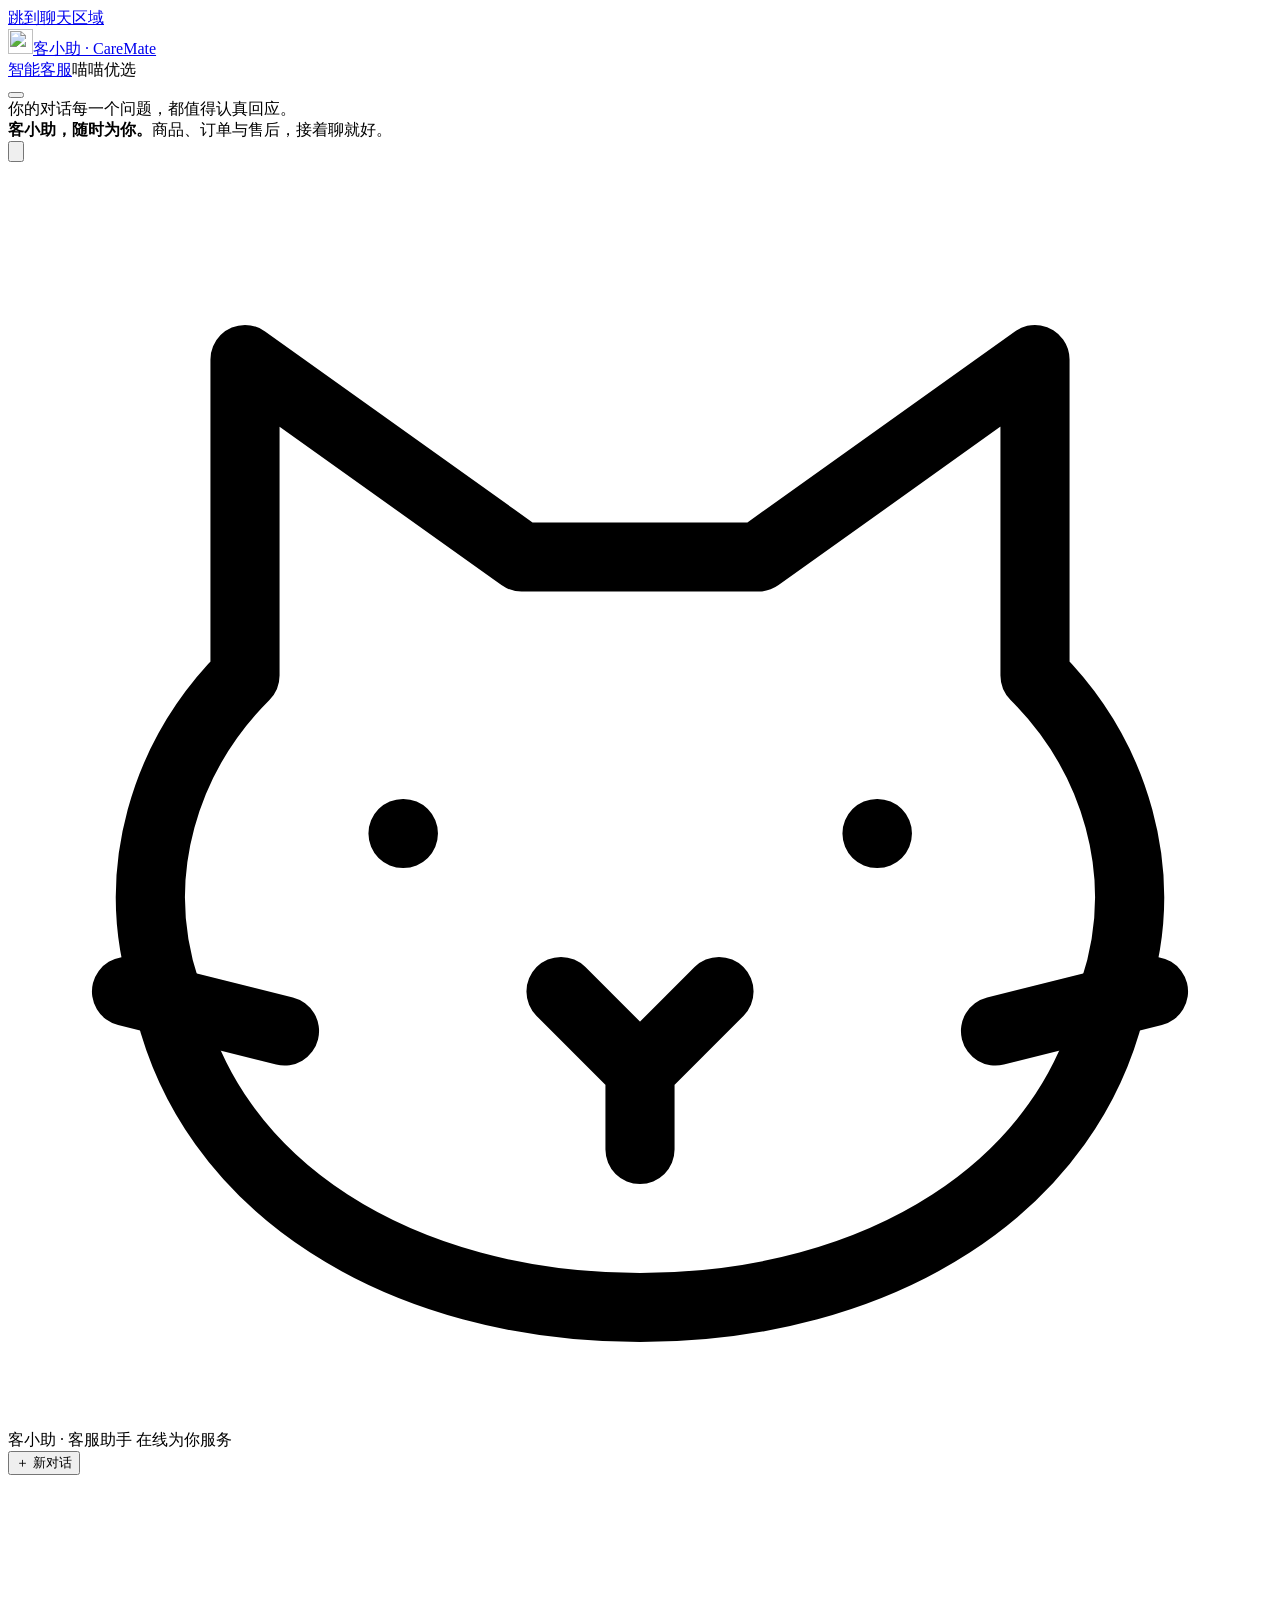
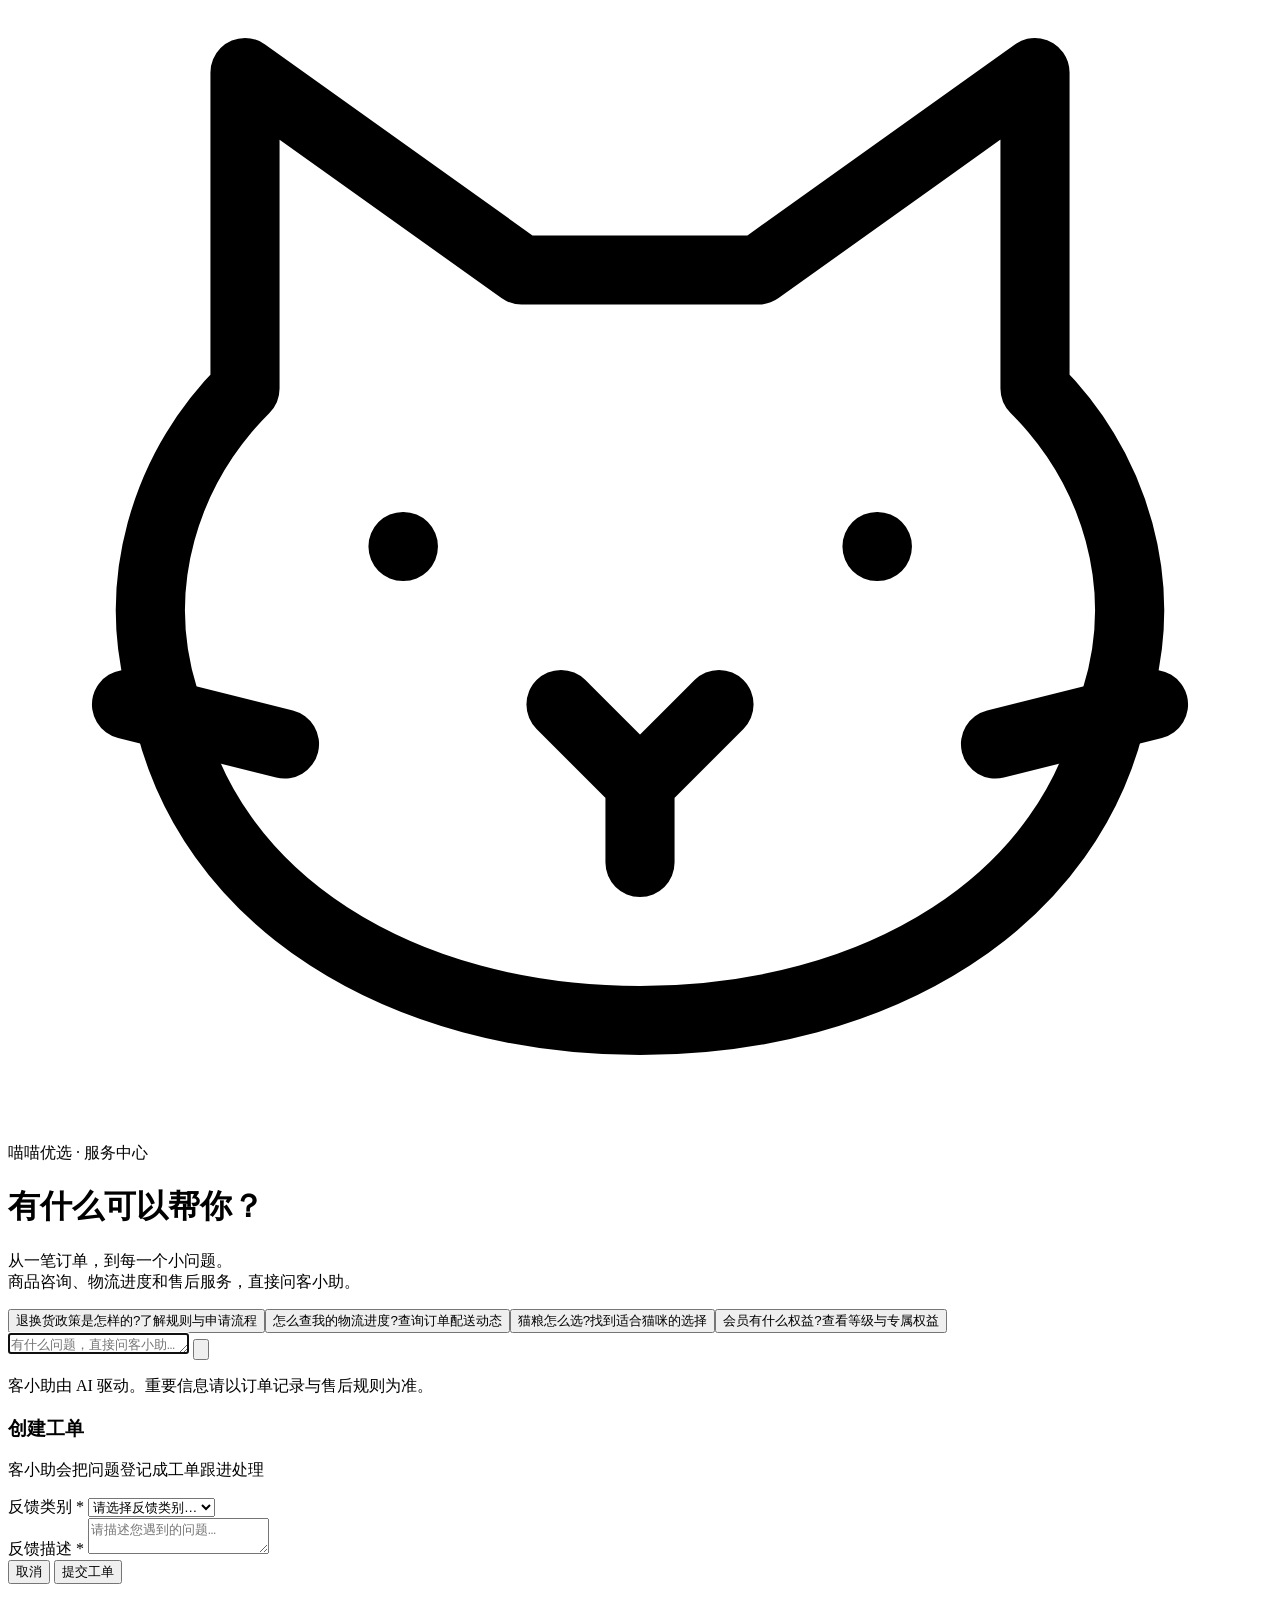
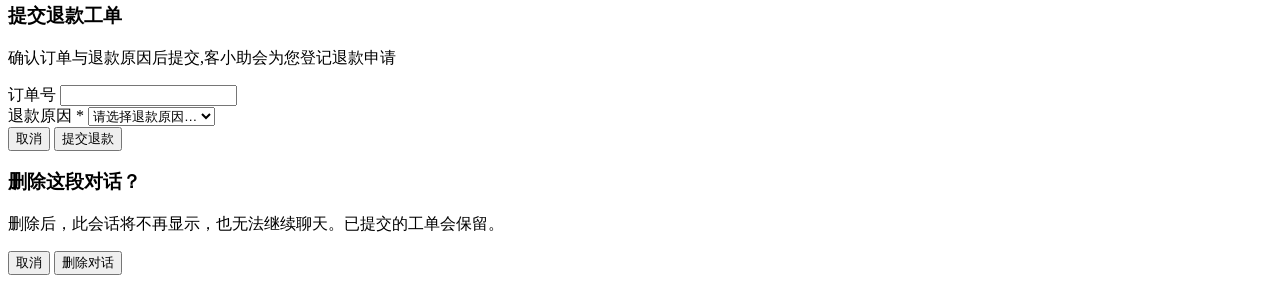
==== app/static/index.html @ 87beb8c8 "Publish CareMate application and interview source navigation" ====
<!doctype html>
<html lang="zh-CN">
<head>
  <meta charset="utf-8" />
  <meta name="viewport" content="width=device-width, initial-scale=1" />
  <title>客小助 CareMate · 智能客服</title>
  <link rel="icon" type="image/svg+xml" href="/static/brand.svg" />

  <link rel="stylesheet" href="/static/apple-theme.css?v=apple-1" />
  <link rel="stylesheet" href="/static/chat.css?v=activity-1" />
</head>
<body class="mh-chat">
  <a class="skip-link" href="#chat-main">跳到聊天区域</a>
  <div class="site-nav">
    <div class="site-nav-inner">
      <a class="brand-link" href="/" aria-label="客小助 CareMate 智能客服"><img src="/static/brand.svg" width="25" height="25" alt="" />客小助 · CareMate</a>
      <nav aria-label="主导航"><a href="/" aria-current="page">智能客服</a><span class="nav-caption">喵喵优选</span></nav>
    </div>
  </div>
  <div class="app">
    <button class="history-backdrop" type="button" tabindex="-1" aria-label="关闭会话记录"></button>
    <aside id="sidebar" aria-label="会话记录">
      <div class="sb-head"><span class="sb-title">你的对话</span><span class="sb-caption">每一个问题，都值得认真回应。</span></div>
      <div id="conv-list"></div><div class="sb-footer"><strong>客小助，随时为你。</strong>商品、订单与售后，接着聊就好。</div>
    </aside>
    <main class="main" id="chat-main">
    <header>
      <button class="history-toggle" id="history-toggle" type="button" aria-label="打开会话记录" aria-controls="sidebar" aria-expanded="false"><svg viewBox="0 0 24 24" fill="none" stroke="currentColor" stroke-width="1.75" stroke-linecap="round"><path d="M4 6h16M4 12h16M4 18h16"/></svg></button>
      <div class="avatar lg" data-cat></div>
      <div class="head-meta">
        <span class="name">客小助 · 客服助手</span>
        <span class="status"><span class="dot-online"></span>在线为你服务</span>
      </div>
      <div class="spacer"></div>
      <button id="new-chat" type="button">＋ 新对话</button>
    </header>

    <div id="messages" role="log" aria-label="聊天记录" aria-live="polite" aria-relevant="additions"></div>

    <footer>
      <div class="composer">
        <textarea id="input" rows="1" aria-label="给客小助发消息" placeholder="有什么问题，直接问客小助…"></textarea>
        <button id="send" type="button" aria-label="发送">
          <svg viewBox="0 0 24 24" fill="none" stroke="currentColor" stroke-width="1.75" stroke-linecap="round" stroke-linejoin="round"><path d="M12 19V5M5 12l7-7 7 7"/></svg>
        </button>
      </div>
      <p class="foot-note">客小助由 AI 驱动。重要信息请以订单记录与售后规则为准。</p>
    </footer>
    </main><!-- /.main -->
  </div>

  <!-- ch05:建工单表单弹窗(点「建工单」弹出,选类别+填描述再提交) -->
  <div class="modal-mask" id="ticketMask">
    <div class="ticket-modal" role="dialog" aria-modal="true" aria-labelledby="ticketTitle">
      <h3 id="ticketTitle">创建工单</h3>
      <p class="sub">客小助会把问题登记成工单跟进处理</p>
      <div class="ticket-field">
        <label for="ticketType">反馈类别 <span class="req">*</span></label>
        <select id="ticketType">
          <option value="" disabled selected>请选择反馈类别…</option>
          <option value="售后">售后</option>
          <option value="投诉">投诉</option>
          <option value="咨询">咨询</option>
        </select>
      </div>
      <div class="ticket-field">
        <label for="ticketDesc">反馈描述 <span class="req">*</span></label>
        <textarea id="ticketDesc" placeholder="请描述您遇到的问题…"></textarea>
      </div>
      <div class="ticket-err" id="ticketErr"></div>
      <div class="modal-actions">
        <button type="button" class="cancel" id="ticketCancel">取消</button>
        <button type="button" class="submit" id="ticketSubmit">提交工单</button>
      </div>
    </div>
  </div>

  <div class="modal-mask" id="refundMask">
    <div class="ticket-modal" role="dialog" aria-modal="true" aria-labelledby="refundTitle">
      <h3 id="refundTitle">提交退款工单</h3>
      <p class="sub">确认订单与退款原因后提交,客小助会为您登记退款申请</p>
      <div class="ticket-field">
        <label for="refundOrder">订单号</label>
        <input id="refundOrder" type="text" readonly />
      </div>
      <div class="ticket-field">
        <label for="refundReason">退款原因 <span class="req">*</span></label>
        <select id="refundReason">
          <option value="" disabled selected>请选择退款原因…</option>
          <option value="七天无理由">七天无理由</option>
          <option value="质量问题">质量问题</option>
          <option value="发错货">发错货</option>
          <option value="不想要了">不想要了</option>
          <option value="其他">其他</option>
        </select>
      </div>
      <div class="ticket-err" id="refundErr"></div>
      <div class="modal-actions">
        <button type="button" class="cancel" id="refundCancel">取消</button>
        <button type="button" class="submit" id="refundSubmit">提交退款</button>
      </div>
    </div>
  </div>

  <div class="modal-mask" id="deleteConvMask">
    <div class="ticket-modal" role="dialog" aria-modal="true" aria-labelledby="deleteConvTitle" aria-describedby="deleteConvDescription">
      <h3 id="deleteConvTitle">删除这段对话？</h3>
      <p class="sub" id="deleteConvDescription">删除后，此会话将不再显示，也无法继续聊天。已提交的工单会保留。</p>
      <p id="deleteConvPreview" class="delete-conv-preview"></p>
      <div class="ticket-err" id="deleteConvError" role="alert"></div>
      <div class="modal-actions">
        <button type="button" class="cancel" id="deleteConvCancel">取消</button>
        <button type="button" class="submit danger" id="deleteConvConfirm">删除对话</button>
      </div>
    </div>
  </div>

  <script>
    const SESSION_KEY = "mewhelp_session_id";      // 稳定用户标识,作 user_id
    const CONV_KEY = "mewhelp_conversation_id";     // 当前会话 id,由后端 done 帧回传
    const SUGGESTIONS = ["退换货政策是怎样的?", "怎么查我的物流进度?", "猫粮怎么选?", "会员有什么权益?"];
    const CAT_SVG = '<svg viewBox="0 0 32 32" fill="none" stroke="currentColor" stroke-width="1.75" stroke-linecap="round" stroke-linejoin="round" aria-hidden="true"><path d="M6 13V5l7 5h6l7-5v8c2 2 3 5 2 8-1 5-6 8-12 8S5 26 4 21c-1-3 0-6 2-8Z"/><path d="M10 17h.01M22 17h.01M14 21l2 2 2-2M16 23v2M7 22l-4-1M25 22l4-1"/></svg>';
    // 点赞/点踩大拇指(矢量填充,fill=currentColor:平时 ink、点亮时随按钮变白)
    const THUMB_UP_SVG =
      '<svg viewBox="0 0 24 24" fill="currentColor"><path d="M1 21h4V9H1v12zm22-11c0-1.1-.9-2-2-2h-6.31l.95-4.57.03-.32c0-.41-.17-.79-.44-1.06L14.17 1 7.59 7.59C7.22 7.95 7 8.45 7 9v10c0 1.1.9 2 2 2h9c.83 0 1.54-.5 1.84-1.22l3.02-7.05c.09-.23.14-.47.14-.73v-2z"/></svg>';
    const THUMB_DOWN_SVG =
      '<svg viewBox="0 0 24 24" fill="currentColor"><path d="M15 3H6c-.83 0-1.54.5-1.84 1.22l-3.02 7.05c-.09.23-.14.47-.14.73v2c0 1.1.9 2 2 2h6.31l-.95 4.57-.03.32c0 .41.17.79.44 1.06L9.83 23l6.59-6.59c.36-.36.58-.86.58-1.41V5c0-1.1-.9-2-2-2zm4 0v12h4V3h-4z"/></svg>';
    const messagesEl = document.getElementById("messages");
    const inputEl = document.getElementById("input");
    const sendBtn = document.getElementById("send");
    const newChatBtn = document.getElementById("new-chat");

    for (const el of document.querySelectorAll("[data-cat]")) el.innerHTML = CAT_SVG;

    function getUserId() {
      let id = localStorage.getItem(SESSION_KEY);
      if (!id) {
        id = crypto.randomUUID();
        localStorage.setItem(SESSION_KEY, id);
      }
      return id;
    }

    function getConversationId() {
      const v = localStorage.getItem(CONV_KEY);
      return v ? Number(v) : null;
    }
    function setConversationId(id) {
      if (id != null) localStorage.setItem(CONV_KEY, String(id));
    }
    function clearConversationId() {
      localStorage.removeItem(CONV_KEY);
    }

    function renderEmptyState() {
      messagesEl.innerHTML = "";
      const wrap = document.createElement("div");
      wrap.className = "empty";
      wrap.innerHTML =
        '<div class="mascot">' + CAT_SVG + "</div>" +
        '<div class="eyebrow">喵喵优选 · 服务中心</div>' + "<h1>有什么可以帮你？</h1>" +
        "<p>从一笔订单，到每一个小问题。<br>商品咨询、物流进度和售后服务，直接问客小助。</p>" +
        '<div class="chips"></div>';
      const chips = wrap.querySelector(".chips");
      const suggestionDetails = ["了解规则与申请流程", "查询订单配送动态", "找到适合猫咪的选择", "查看等级与专属权益"];
      for (const [index, s] of SUGGESTIONS.entries()) {
        const c = document.createElement("button");
        c.className = "chip";
        c.type = "button";
        const title = document.createElement("span");
        title.className = "chip-title";
        title.textContent = s;
        const detail = document.createElement("span");
        detail.className = "chip-desc";
        detail.textContent = suggestionDetails[index];
        c.append(title, detail);
        c.addEventListener("click", () => { if (!sendBtn.disabled) send(s); });
        chips.appendChild(c);
      }
      messagesEl.appendChild(wrap);
    }

    function clearEmptyState() {
      const e = messagesEl.querySelector(".empty");
      if (e) e.remove();
    }

    function addRow(role) {
      clearEmptyState();
      const row = document.createElement("div");
      row.className = "row " + role;
      if (role === "bot") {
        const av = document.createElement("div");
        av.className = "avatar sm";
        av.innerHTML = CAT_SVG;
        row.appendChild(av);
      }
      const bubble = document.createElement("div");
      bubble.className = "bubble";
      row.appendChild(bubble);
      messagesEl.appendChild(row);
      messagesEl.scrollTop = messagesEl.scrollHeight;
      return bubble;
    }

    function showTyping(bubble) {
      bubble.innerHTML = '<span class="typing"><span></span><span></span><span></span></span>';
    }

    function setBusy(busy) {
      sendBtn.disabled = busy;
      inputEl.disabled = busy;
      newChatBtn.disabled = busy;
      for (const button of document.querySelectorAll(".conv-item, .conv-delete")) button.disabled = busy;
      if (!busy) inputEl.focus();
    }

    // ---------- 轻量 markdown 渲染(零依赖,先转义再解析,防注入) ----------
    function escapeHtml(s) {
      return s.replace(/[&<>]/g, (c) => ({ "&": "&amp;", "<": "&lt;", ">": "&gt;" }[c]));
    }
    function renderInline(s) {
      s = s.replace(/`([^`]+)`/g, (m, c) => "<code>" + c + "</code>");
      s = s.replace(/\*\*([^*]+)\*\*/g, "<strong>$1</strong>");
      s = s.replace(/(^|[^*])\*([^*\n]+)\*/g, "$1<em>$2</em>");
      s = s.replace(/~~([^~]+)~~/g, "<del>$1</del>");
      // 仅允许 http(s) 链接,挡 javascript: 等
      s = s.replace(/\[([^\]]+)\]\((https?:\/\/[^)\s]+)\)/g,
        '<a href="$2" target="_blank" rel="noopener">$1</a>');
      return s;
    }
    function renderMarkdown(md) {
      const lines = escapeHtml(md).split("\n");
      const out = [];
      const isTableSep = (l) => l && l.includes("-") && /^\s*\|?[\s:|-]+\|[\s:|-]*$/.test(l);
      const splitRow = (l) => l.replace(/^\s*\|/, "").replace(/\|\s*$/, "").split("|").map((c) => c.trim());
      const isSpecial = (l, next) =>
        /^```/.test(l) || /^(#{1,6})\s/.test(l) || /^\s*[-*+]\s+/.test(l) ||
        /^\s*\d+\.\s+/.test(l) || /^\s*(---|\*\*\*|___)\s*$/.test(l) || /^\s*>\s?/.test(l) ||
        (l.includes("|") && isTableSep(next));
      let i = 0;
      while (i < lines.length) {
        const line = lines[i];
        let m;
        if (/^```/.test(line)) {                                   // 代码块
          const buf = []; i++;
          while (i < lines.length && !/^```\s*$/.test(lines[i])) { buf.push(lines[i]); i++; }
          i++;
          out.push("<pre><code>" + buf.join("\n") + "</code></pre>"); continue;
        }
        if ((m = line.match(/^(#{1,6})\s+(.*)$/))) {               // 标题
          const n = m[1].length; out.push(`<h${n}>` + renderInline(m[2]) + `</h${n}>`); i++; continue;
        }
        if (/^\s*(---|\*\*\*|___)\s*$/.test(line)) { out.push("<hr>"); i++; continue; }  // 分隔线
        if (line.includes("|") && isTableSep(lines[i + 1])) {      // 表格
          const headers = splitRow(line); i += 2; const rows = [];
          while (i < lines.length && lines[i].includes("|") && lines[i].trim() !== "") {
            rows.push(splitRow(lines[i])); i++;
          }
          let t = "<table><thead><tr>" + headers.map((c) => "<th>" + renderInline(c) + "</th>").join("") + "</tr></thead><tbody>";
          for (const r of rows) t += "<tr>" + r.map((c) => "<td>" + renderInline(c) + "</td>").join("") + "</tr>";
          out.push(t + "</tbody></table>"); continue;
        }
        if (/^\s*[-*+]\s+/.test(line)) {                           // 无序列表
          const items = [];
          while (i < lines.length && /^\s*[-*+]\s+/.test(lines[i])) {
            items.push("<li>" + renderInline(lines[i].replace(/^\s*[-*+]\s+/, "")) + "</li>"); i++;
          }
          out.push("<ul>" + items.join("") + "</ul>"); continue;
        }
        if (/^\s*\d+\.\s+/.test(line)) {                           // 有序列表
          const items = [];
          while (i < lines.length && /^\s*\d+\.\s+/.test(lines[i])) {
            items.push("<li>" + renderInline(lines[i].replace(/^\s*\d+\.\s+/, "")) + "</li>"); i++;
          }
          out.push("<ol>" + items.join("") + "</ol>"); continue;
        }
        if (/^\s*>\s?/.test(line)) {                               // 引用
          const buf = [];
          while (i < lines.length && /^\s*>\s?/.test(lines[i])) { buf.push(lines[i].replace(/^\s*>\s?/, "")); i++; }
          out.push("<blockquote>" + buf.map(renderInline).join("<br>") + "</blockquote>"); continue;
        }
        if (line.trim() === "") { i++; continue; }                 // 空行
        const para = [];                                           // 段落
        while (i < lines.length && lines[i].trim() !== "" && !isSpecial(lines[i], lines[i + 1])) {
          para.push(lines[i]); i++;
        }
        out.push("<p>" + para.map(renderInline).join("<br>") + "</p>");
      }
      return out.join("");
    }

    // ---------- ch04:引用角标 [n] → 可点,弹来源浮层(section_path + 原文) ----------
    let citePop = null;
    function ensureCitePop() {
      if (citePop) return citePop;
      citePop = document.createElement("div");
      citePop.className = "cite-pop";
      citePop.hidden = true;
      document.body.appendChild(citePop);
      document.addEventListener("click", (e) => {
        if (citePop.hidden) return;
        if (!citePop.contains(e.target) && !e.target.classList.contains("cite")) hideCitePop();
      });
      document.addEventListener("keydown", (e) => { if (e.key === "Escape") hideCitePop(); });
      window.addEventListener("resize", hideCitePop);
      return citePop;
    }
    function hideCitePop() { if (citePop) citePop.hidden = true; }
    function showCitePop(sup, c) {
      const pop = ensureCitePop();
      pop.innerHTML =
        '<div class="cite-pop-path">' + escapeHtml(c.section_path || "来源") + "</div>" +
        (c.question ? '<div class="cite-pop-q">' + escapeHtml(c.question) + "</div>" : "") +
        '<div class="cite-pop-a">' + escapeHtml(c.answer || "") + "</div>" +
        '<div class="cite-pop-meta">来源编号 [' + c.n + "]" +
        (c.content_type ? " · " + escapeHtml(c.content_type) : "") + "</div>";
      pop.hidden = false;
      // 定位:角标下方,超出视口右/下边则回收
      const r = sup.getBoundingClientRect();
      const pw = Math.min(320, window.innerWidth - 24);
      pop.style.width = pw + "px";
      let left = Math.min(r.left, window.innerWidth - pw - 12);
      let top = r.bottom + 6;
      if (top + pop.offsetHeight > window.innerHeight - 12) top = Math.max(12, r.top - pop.offsetHeight - 6);
      pop.style.left = Math.max(12, left) + "px";
      pop.style.top = top + "px";
    }
    function decorateCitations(container, citations) {
      const byN = new Map(citations.map((c) => [String(c.n), c]));
      const walker = document.createTreeWalker(container, NodeFilter.SHOW_TEXT);
      const targets = [];
      let node;
      while ((node = walker.nextNode())) {
        if (node.parentElement.classList.contains("cite")) continue;
        if (/\[\d+\]/.test(node.nodeValue)) targets.push(node);
      }
      for (const textNode of targets) {
        const frag = document.createDocumentFragment();
        let last = 0;
        const re = /\[(\d+)\]/g;
        let m;
        while ((m = re.exec(textNode.nodeValue))) {
          const c = byN.get(m[1]);
          if (!c) continue;  // 非有效编号,保留原文
          if (m.index > last) frag.appendChild(document.createTextNode(textNode.nodeValue.slice(last, m.index)));
          const sup = document.createElement("sup");
          sup.className = "cite";
          sup.textContent = "[" + m[1] + "]";
          sup.title = c.section_path || "查看来源";
          sup.tabIndex = 0;
          sup.setAttribute("role", "button");
          sup.setAttribute("aria-label", "查看引用来源 " + m[1]);
          sup.addEventListener("click", (e) => { e.stopPropagation(); showCitePop(sup, c); });
          sup.addEventListener("keydown", (e) => {
            if (e.key === "Enter" || e.key === " ") { e.preventDefault(); showCitePop(sup, c); }
          });
          frag.appendChild(sup);
          last = m.index + m[0].length;
        }
        if (last > 0) {
          if (last < textNode.nodeValue.length) frag.appendChild(document.createTextNode(textNode.nodeValue.slice(last)));
          textNode.parentNode.replaceChild(frag, textNode);
        }
      }
    }

    // ---------- ch04:每段回答满意度反馈(👍/👎,点一次点亮 + 已反馈,一次性)----------
    function addFeedbackBar(bubble) {
      if (bubble.querySelector(".feedback")) return;   // 防重复挂
      const bar = document.createElement("div");
      bar.className = "feedback";
      const up = document.createElement("button");
      up.type = "button"; up.className = "fb-btn"; up.innerHTML = THUMB_UP_SVG;
      up.setAttribute("aria-label", "这条回答有帮助");
      const down = document.createElement("button");
      down.type = "button"; down.className = "fb-btn"; down.innerHTML = THUMB_DOWN_SVG;
      down.setAttribute("aria-label", "这条回答没帮助");
      const done = document.createElement("span");
      done.className = "fb-done"; done.hidden = true; done.textContent = "已反馈,谢谢~";
      bar.append(up, down, done);
      // ch09:向上找这条回答之前最近的用户气泡,把该轮用户原话带给后端(👎 落池要用)
      function userQuestionBefore() {
        let row = bubble.closest(".row");
        while (row && (row = row.previousElementSibling)) {
          if (row.classList && row.classList.contains("user")) {
            const b = row.querySelector(".bubble");
            return (b ? b.textContent : row.textContent).trim();
          }
        }
        return "";
      }
      function give(chosen, other) {
        if (bar.dataset.given) return;   // 一次性,点过不再变
        bar.dataset.given = "1";
        chosen.classList.add("active");  // 点亮选中的
        other.classList.add("dim");      // 另一个淡出
        up.disabled = true; down.disabled = true;
        done.hidden = false;             // 显示"已反馈"
        // ch09:反馈接后端——👎 落低置信度问题池进飞轮,👍 后端只记日志;失败静默,UI 行为不变
        fetch("/api/feedback", {
          method: "POST", headers: { "Content-Type": "application/json" },
          body: JSON.stringify({ conversation_id: getConversationId(),
                                 rating: chosen === down ? "down" : "up",
                                 question: userQuestionBefore() }),
        }).catch(() => {});
      }
      up.addEventListener("click", () => give(up, down));
      down.addEventListener("click", () => give(down, up));
      bubble.appendChild(bar);
    }

    // ---------- ch05:actions 帧 - 转人工/建工单两按钮交互 ----------
    function renderActions(bubble, items) {
      const bar = document.createElement("div");
      bar.className = "action-bar";
      for (const a of items) {
        if (a.type === "select_order") {
          // ch08:报了不属于自己的订单号被拒,把他名下的单列出来点选。拒绝之后得给条出路,
          // 否则用户既查不到,也不知道自己的单号是多少
          renderOrderCards(bubble, a.orders || [], pickThenAsk);
          continue;
        }
        const btn = document.createElement("button");
        btn.type = "button";
        btn.className = "action-btn";
        if (a.type === "transfer_human") {
          btn.textContent = "转人工";
          btn.addEventListener("click", () => {
            btn.disabled = true;
            // 纯前端模拟:显示已转接 + 客服小猫问候(本章不接真人系统)
            const sys = addRow("bot"); sys.textContent = "已转接人工客服";
            const greet = addRow("bot");
            greet.textContent = "您好,我是客服小猫,请问有什么可以帮您的";
            messagesEl.scrollTop = messagesEl.scrollHeight;
          });
        } else if (a.type === "create_ticket") {
          btn.textContent = "建工单";
          // 点「建工单」不再直接建单,而是弹出工单表单让用户选类别+填描述再提交
          btn.addEventListener("click", () => openTicketModal(btn));
        } else if (a.type === "refund_form") {
          btn.textContent = "提交退款工单";
          // ch06:能退时 Agent 调 submit_refund 被拦成此动作,点开退款表单(订单号只读+原因下拉)
          btn.addEventListener("click", () => openRefundModal(btn, a.draft || {}));
        }
        bar.appendChild(btn);
      }
      if (bar.children.length) bubble.appendChild(bar);   // 只有订单卡时不留一条空按钮栏
    }

    // ---------- ch05:建工单表单弹窗控制 ----------
    const ticketMask = document.getElementById("ticketMask");
    const ticketType = document.getElementById("ticketType");
    const ticketDesc = document.getElementById("ticketDesc");
    const ticketErr = document.getElementById("ticketErr");
    const ticketSubmit = document.getElementById("ticketSubmit");
    const ticketCancel = document.getElementById("ticketCancel");
    let ticketTriggerBtn = null;  // 记住是哪个「建工单」按钮触发的,成功后置灰它

    function openTicketModal(triggerBtn) {
      ticketTriggerBtn = triggerBtn;
      ticketType.value = "";          // 不预选,强制用户选
      ticketDesc.value = "";          // 留空,用户自己写
      ticketErr.textContent = "";
      ticketSubmit.disabled = false;
      ticketSubmit.textContent = "提交工单";
      ticketMask.classList.add("open");
      ticketDesc.focus();
    }
    function closeTicketModal() {
      ticketMask.classList.remove("open");
      ticketTriggerBtn = null;
    }

    ticketCancel.addEventListener("click", closeTicketModal);
    // 点遮罩空白处 / Esc 关闭(取消不建单,建工单按钮保持可用可重开)
    ticketMask.addEventListener("click", (e) => { if (e.target === ticketMask) closeTicketModal(); });
    document.addEventListener("keydown", (e) => {
      if (e.key === "Escape" && ticketMask.classList.contains("open")) closeTicketModal();
    });

    ticketSubmit.addEventListener("click", async () => {
      const type = ticketType.value;
      const desc = ticketDesc.value.trim();
      if (!type) { ticketErr.textContent = "请选择反馈类别"; return; }
      if (!desc) { ticketErr.textContent = "请填写反馈描述"; ticketDesc.focus(); return; }
      ticketErr.textContent = "";
      ticketSubmit.disabled = true;
      ticketSubmit.textContent = "提交中…";
      try {
        const resp = await fetch("/api/actions/create-ticket", {
          method: "POST", headers: { "Content-Type": "application/json" },
          body: JSON.stringify({
            conversation_id: getConversationId(),
            description: desc,
            ticket_type: type,
          }),
        });
        const data = await resp.json();
        if (resp.ok) {
          if (ticketTriggerBtn) ticketTriggerBtn.disabled = true;  // 建成后该气泡的按钮置灰
          closeTicketModal();
          addRow("bot").textContent = "工单已创建:" + data.ticket_no;
          messagesEl.scrollTop = messagesEl.scrollHeight;
        } else {
          ticketErr.textContent = "工单创建失败,请稍后重试";
          ticketSubmit.disabled = false;
          ticketSubmit.textContent = "提交工单";
        }
      } catch (e) {
        ticketErr.textContent = "工单创建失败,请稍后重试";
        ticketSubmit.disabled = false;
        ticketSubmit.textContent = "提交工单";
      }
    });

    // ---------- ch06:退款表单弹窗控制(订单号只读 + 固定类目原因下拉)----------
    const refundMask = document.getElementById("refundMask");
    const refundOrder = document.getElementById("refundOrder");
    const refundReason = document.getElementById("refundReason");
    const refundErr = document.getElementById("refundErr");
    const refundSubmit = document.getElementById("refundSubmit");
    const refundCancel = document.getElementById("refundCancel");
    let refundTriggerBtn = null;

    function openRefundModal(triggerBtn, draft) {
      refundTriggerBtn = triggerBtn;
      refundOrder.value = (draft && draft.order_id) || "";
      refundReason.value = "";
      refundErr.textContent = "";
      refundSubmit.disabled = false;
      refundSubmit.textContent = "提交退款";
      refundMask.classList.add("open");
    }
    function closeRefundModal() { refundMask.classList.remove("open"); refundTriggerBtn = null; }
    refundCancel.addEventListener("click", closeRefundModal);
    refundMask.addEventListener("click", (e) => { if (e.target === refundMask) closeRefundModal(); });
    document.addEventListener("keydown", (e) => {
      if (e.key === "Escape" && refundMask.classList.contains("open")) closeRefundModal();
    });
    refundSubmit.addEventListener("click", async () => {
      const reason = refundReason.value;
      if (!reason) { refundErr.textContent = "请选择退款原因"; return; }
      refundErr.textContent = "";
      refundSubmit.disabled = true;
      refundSubmit.textContent = "提交中…";
      try {
        const resp = await fetch("/api/actions/create-refund", {
          method: "POST", headers: { "Content-Type": "application/json" },
          body: JSON.stringify({ conversation_id: getConversationId(),
            order_id: refundOrder.value, reason }),
        });
        const data = await resp.json();
        if (resp.ok) {
          if (refundTriggerBtn) refundTriggerBtn.disabled = true;
          closeRefundModal();
          addRow("bot").textContent = "退款申请已提交:" + data.ticket_no;
          messagesEl.scrollTop = messagesEl.scrollHeight;
        } else {
          refundErr.textContent = "退款提交失败,请稍后重试";
          refundSubmit.disabled = false;
          refundSubmit.textContent = "提交退款";
        }
      } catch (e) {
        refundErr.textContent = "退款提交失败,请稍后重试";
        refundSubmit.disabled = false;
        refundSubmit.textContent = "提交退款";
      }
    });

    // ---------- ch06:订单选择器卡片(interrupt 缺订单号 → 聊天流点选 → resume 续跑)----------
    // onPick 决定点完卡片干什么:ch06 是 resume 把图续跑下去;ch08 归属校验拒绝之后
    // 没有待续跑的图,点了就当用户重新问一句(见 pickThenAsk)。卡片长相只此一份。
    function renderOrderCards(bubble, orders, onPick) {
      const intro = document.createElement("div");
      intro.className = "bubble-text";
      intro.textContent = orders.length ? "请选择您要处理的订单:" : "没有查到可选订单,请直接提供订单号。";
      bubble.appendChild(intro);
      const wrap = document.createElement("div");
      wrap.className = "order-cards";
      for (const o of orders) {
        const card = document.createElement("button");
        card.type = "button";
        card.className = "order-card";
        card.innerHTML =
          '<div class="oc-top">订单 ' + o.order_id + '</div>' +
          '<div class="oc-mid">' + (o.product || "") + '</div>' +
          '<div class="oc-bot">' + (o.status || "") + ' · ¥' + (o.amount ?? "") + '</div>';
        card.addEventListener("click", async () => {
          wrap.querySelectorAll(".order-card").forEach((c) => (c.disabled = true));
          card.classList.add("picked");
          await (onPick || pickThenResume)(o);
        });
        wrap.appendChild(card);
      }
      bubble.appendChild(wrap);
      messagesEl.scrollTop = messagesEl.scrollHeight;
    }

    // ch06:点完续跑图(有 interrupt 挂着)
    async function pickThenResume(o) {
      addRow("user").textContent = "选择订单 " + o.order_id;
      const nb = addRow("bot");
      setBusy(true);
      try {
        await streamInto(nb, () => fetch("/api/actions/resume", {
          method: "POST", headers: { "Content-Type": "application/json" },
          body: JSON.stringify({ conversation_id: getConversationId(), order_id: o.order_id }),
        }));
      } catch (e) {
        nb.className = "bubble error";
        nb.textContent = "续跑失败,请稍后重试";
      } finally {
        setBusy(false);
      }
    }

    // ch08:归属校验拒绝之后给的出路。这轮已经答完了,没有图等着续跑,所以走正常发消息那条路
    async function pickThenAsk(o) {
      await send("查一下订单 " + o.order_id);
    }

    // ---------- ch08:工单预览确认卡(interrupt confirm_ticket → 确认提交/取消 → resume 续跑)----------
    function renderTicketConfirm(bubble, preview) {
      const intro = document.createElement("div");
      intro.className = "bubble-text";
      intro.textContent = "请确认工单信息:";
      bubble.appendChild(intro);
      const card = document.createElement("div");
      card.className = "ticket-confirm";
      card.innerHTML =
        '<div class="tc-title">📋 工单预览</div>' +
        '<div class="tc-row"><span class="tc-label">工单类型</span><span>' + escapeHtml(preview.ticket_type || "咨询") + "</span></div>" +
        '<div class="tc-row"><span class="tc-label">问题描述</span><span>' + escapeHtml(preview.description || "") + "</span></div>";
      const btns = document.createElement("div");
      btns.className = "tc-btns";
      const mk = (text, confirmed, extraClass) => {
        const btn = document.createElement("button");
        btn.type = "button";
        btn.className = "action-btn" + (extraClass ? " " + extraClass : "");
        btn.textContent = text;
        btn.addEventListener("click", async () => {
          btns.querySelectorAll("button").forEach((b) => (b.disabled = true));
          card.classList.add("decided");
          addRow("user").textContent = confirmed ? "确认提交工单" : "取消建单";
          const nb = addRow("bot");
          setBusy(true);
          try {
            await streamInto(nb, () => fetch("/api/actions/resume", {
              method: "POST", headers: { "Content-Type": "application/json" },
              body: JSON.stringify({ conversation_id: getConversationId(), confirmed }),
            }));
          } catch (e) {
            nb.className = "bubble error";
            nb.textContent = "续跑失败,请稍后重试";
          } finally {
            setBusy(false);
          }
        });
        return btn;
      };
      btns.appendChild(mk("确认提交", true));
      btns.appendChild(mk("取消", false, "tc-cancel"));
      card.appendChild(btns);
      bubble.appendChild(card);
      messagesEl.scrollTop = messagesEl.scrollHeight;
    }

    // 读一条 SSE 流,按帧分发到 on.{delta,tool,citations,actions,interrupt};done 存 conversation_id;event: error 抛错
    async function readSSEStream(resp, on) {
      if (!resp.ok || !resp.body) throw new Error("bad response");
      const reader = resp.body.getReader();
      const decoder = new TextDecoder();
      let buffer = "";
      while (true) {
        const { value, done } = await reader.read();
        if (done) break;
        buffer += decoder.decode(value, { stream: true });
        const frames = buffer.split("\n\n");
        buffer = frames.pop() ?? "";
        for (const frame of frames) {
          if (frame.startsWith("event: error")) throw new Error("stream error");
          const line = frame.split("\n").find((l) => l.startsWith("data: "));
          if (!line) continue;
          const payload = line.slice(6);
          if (payload === "[DONE]") return;
          const data = JSON.parse(payload);
          if (data.event === "tool") on.tool && on.tool(data.name);
          else if (data.event === "activity") on.activity && on.activity(data);
          else if (data.event === "citations") on.citations && on.citations(data.items || []);
          else if (data.event === "interrupt") {
            if (data.conversation_id) setConversationId(data.conversation_id);  // 中断无 done 帧,靠这里记会话号供续跑
            on.interrupt && on.interrupt(data);
          }
          else if (data.event === "actions") on.actions && on.actions(data.items || []);
          else if (data.event === "done") setConversationId(data.conversation_id);
          else if (data.delta !== undefined) on.delta && on.delta(data.delta);
        }
      }
    }

    // 把一次 SSE 流(/api/chat 首轮 或 /api/actions/resume 续跑)渲染进 bubble;
    // 遇 interrupt 按 kind 分发:select_order 渲染订单卡点选,confirm_ticket 渲染工单预览卡
    // (确认提交/取消),两者都在用户操作后开新气泡续跑。
    function appendActivity(badgesEl, activity) {
      if (!activity || !activity.name) return;
      const key = activity.kind + ":" + activity.name;
      if ([...badgesEl.children].some(el => el.dataset.activity === key)) return;
      const badge = document.createElement("div");
      badge.className = "tool-badge";
      badge.dataset.activity = key;
      badge.title = activity.name;
      badge.textContent = activity.kind === "retrieval"
        ? (activity.name === "retrieve_policy" ? "已检索退换货政策" : "已检索知识库")
        : "已调用 " + activity.name;
      badgesEl.appendChild(badge);
    }

    async function streamInto(bubble, doFetch) {
      showTyping(bubble);
      let structured = false, textStarted = false, interrupted = false, raw = "";
      let badgesEl = null, textEl = null, citations = [], actions = [];
      function ensureStructure() {
        if (structured) return;
        bubble.innerHTML = "";
        badgesEl = document.createElement("div");
        badgesEl.className = "tool-badges";
        textEl = document.createElement("div");
        textEl.className = "bubble-text";
        bubble.appendChild(badgesEl);
        bubble.appendChild(textEl);
        showTyping(textEl);
        structured = true;
      }
      const resp = await doFetch();
      await readSSEStream(resp, {
        delta: (delta) => {
          ensureStructure();
          if (!textStarted) { textEl.innerHTML = ""; textStarted = true; }
          raw += delta;
          textEl.innerHTML = renderMarkdown(raw);
          messagesEl.scrollTop = messagesEl.scrollHeight;
        },
        tool: (toolName) => {
          ensureStructure();
          appendActivity(badgesEl, { kind: "tool", name: toolName });
          messagesEl.scrollTop = messagesEl.scrollHeight;
        },
        activity: (activity) => {
          ensureStructure();
          appendActivity(badgesEl, activity);
          messagesEl.scrollTop = messagesEl.scrollHeight;
        },
        citations: (items) => { citations = items; },
        actions: (items) => { actions = items; },
        interrupt: (data) => {
          interrupted = true;
          if (!structured) { bubble.innerHTML = ""; structured = true; }
          // ch08:中断按 kind 分发——select_order 弹订单卡,confirm_ticket 弹工单预览卡
          if (data.kind === "confirm_ticket") renderTicketConfirm(bubble, data.preview || {});
          else renderOrderCards(bubble, data.orders || []);
        },
      });
      if (interrupted) return;
      if (!textStarted) { ensureStructure(); textEl.innerHTML = ""; textEl.textContent = "(无回复)"; }
      if (textStarted && citations.length) decorateCitations(textEl, citations);
      if (actions.length) renderActions(bubble, actions);
      if (textStarted) addFeedbackBar(bubble);
    }

    async function send(preset) {
      const message = (preset ?? inputEl.value).trim();
      if (!message) return;
      inputEl.value = "";
      autoGrow();
      addRow("user").textContent = message;
      setBusy(true);
      const bubble = addRow("bot");
      const body = JSON.stringify({ user_id: getUserId(), message, conversation_id: getConversationId(), request_id: crypto.randomUUID() });
      async function attempt() {
        setBusy(true);
        bubble.classList.remove('error');
        try {
          await streamInto(bubble, async () => {
            const response = await fetch("/api/chat", {method: "POST", headers: {"Content-Type": "application/json"}, body});
            if (!response.ok) { const data = await response.json(); throw new Error(data.detail || '请求失败'); }
            return response;
          });
        } catch (err) {
          bubble.className = "bubble error";
          bubble.textContent = err.message || "回复失败，请查看会话记录";
          const retry = document.createElement('button'); retry.type = 'button'; retry.className = 'btn'; retry.textContent = '取回本次结果';
          retry.onclick = () => { retry.remove(); attempt(); }; bubble.append(document.createElement('br'), retry);
        } finally {
          setBusy(false);
          loadConversations();
        }
      }
      await attempt();
    }

    // ---------- ch07:会话侧栏(列表 / 切换 / 历史回载) ----------
    const convListEl = document.getElementById("conv-list");
    let conversationListRequest = 0;

    async function loadConversations() {
      const request = ++conversationListRequest;
      try {
        const r = await fetch("/api/conversations?user_id=" + encodeURIComponent(getUserId()));
        if (!r.ok) return;
        const data = await r.json();
        if (request === conversationListRequest) renderConvList(data.items || []);
      } catch (e) { /* 侧栏失败不影响聊天 */ }
    }

    function renderConvList(items) {
      convListEl.innerHTML = "";
      if (!items.length) {
        const d = document.createElement("div");
        d.className = "sb-empty";
        d.textContent = "还没有会话,发条消息开始吧~";
        convListEl.appendChild(d);
        return;
      }
      const current = getConversationId();
      for (const it of items) {
        const row = document.createElement("div");
        row.className = "conv-row" + (it.id === current ? " active" : "");
        const b = document.createElement("button");
        b.type = "button";
        b.className = "conv-item" + (it.id === current ? " active" : "");
        b.innerHTML =
          '<div class="ci-top">#' + it.id +
          (it.has_summary ? ' <span class="ci-sum">已摘要</span>' : "") + "</div>" +
          '<div class="ci-preview"></div>';
        b.querySelector(".ci-preview").textContent = it.preview || "";
        b.addEventListener("click", () => { if (!sendBtn.disabled) switchConversation(it.id); });
        b.disabled = sendBtn.disabled;
        const del = document.createElement("button");
        del.type = "button";
        del.className = "conv-delete";
        del.title = "删除对话";
        del.setAttribute("aria-label", "删除会话 #" + it.id);
        del.disabled = sendBtn.disabled;
        del.innerHTML = '<svg viewBox="0 0 24 24" fill="none" stroke="currentColor" stroke-width="1.7" stroke-linecap="round" stroke-linejoin="round" aria-hidden="true"><path d="M3 6h18M9 6V4h6v2M5 6l1 14h12l1-14M10 10v6M14 10v6"/></svg>';
        del.addEventListener("click", () => {
          if (sendBtn.disabled) return;
          deletingConversation = it.id;
          deleteConvPreview.textContent = it.preview || "会话 #" + it.id;
          deleteConvError.textContent = "";
          deleteConvMask.classList.add("open");
        });
        row.append(b, del);
        convListEl.appendChild(row);
      }
    }

    const deleteConvMask = document.getElementById("deleteConvMask");
    const deleteConvPreview = document.getElementById("deleteConvPreview");
    const deleteConvError = document.getElementById("deleteConvError");
    const deleteConvCancel = document.getElementById("deleteConvCancel");
    const deleteConvConfirm = document.getElementById("deleteConvConfirm");
    let deletingConversation = null;
    deleteConvCancel.addEventListener("click", () => {
      if (deleteConvConfirm.disabled) return;
      deletingConversation = null;
      deleteConvMask.classList.remove("open");
    });
    deleteConvMask.addEventListener("click", event => {
      if (event.target === deleteConvMask) deleteConvCancel.click();
    });
    deleteConvConfirm.addEventListener("click", async () => {
      if (deletingConversation == null || deleteConvConfirm.disabled) return;
      const cid = deletingConversation;
      deleteConvConfirm.disabled = deleteConvCancel.disabled = true;
      deleteConvConfirm.textContent = "正在删除…";
      deleteConvError.textContent = "";
      ++conversationListRequest;
      setBusy(true);
      try {
        const r = await fetch("/api/conversations/" + cid + "?user_id=" + encodeURIComponent(getUserId()), { method: "DELETE" });
        if (!r.ok && r.status !== 404) throw new Error("删除失败，请稍后重试。");
        if (getConversationId() === cid) {
          clearConversationId();
          renderEmptyState();
          inputEl.value = "";
          autoGrow();
        }
        // 删除已成功时，即使列表刷新失败也立即移除该项。
        const button = convListEl.querySelector('[aria-label="删除会话 #' + cid + '"]');
        button?.closest(".conv-row")?.remove();
        if (!convListEl.querySelector(".conv-row")) renderConvList([]);
        deletingConversation = null;
        deleteConvMask.classList.remove("open");
        await loadConversations();
      } catch (e) {
        deleteConvError.textContent = "删除失败，请检查连接后重试。";
      } finally {
        deleteConvConfirm.disabled = deleteConvCancel.disabled = false;
        deleteConvConfirm.textContent = "删除对话";
        setBusy(false);
        if (deleteConvMask.classList.contains("open")) deleteConvConfirm.focus();
      }
    });

    // 历史回载时补挂按钮:suggested_actions 不落库,但这两句话术是固定文案,
    // 且转人工/建工单按钮不依赖当轮上下文(转人工纯前端模拟,建工单表单用户现填),
    // 按文案精确匹配重建即可。话术改了这里要跟着改(单一来源在后端 prompts.py)。
    const REPLAY_ACTIONS = [
      { text: "抱歉,这个问题我暂时没有查到确切信息,不敢乱答。建议您联系人工客服进一步确认,以免给您错误的指引。",
        actions: [{ type: "transfer_human" }] },
      { text: "非常抱歉给您带来了不好的体验,我理解您的心情。您可以选择转接人工客服,或让我为您登记一张工单跟进处理。",
        actions: [{ type: "transfer_human" }, { type: "create_ticket", draft: {} }] },
    ];

    async function switchConversation(cid) {
      // 已是当前会话且聊天区有内容才跳过;页面刚刷新时聊天区是空的,点当前会话也要回载
      if (cid === getConversationId() && messagesEl.querySelector(".row")) return;
      setBusy(true);
      setConversationId(cid);
      messagesEl.innerHTML = "";
      try {
        const r = await fetch("/api/conversations/" + cid + "/messages");
        if (r.ok) {
          for (const m of ((await r.json()).items || [])) {
            if (!m.content) continue;
            if (m.role === "user") {
              addRow("user").textContent = m.content;
            } else {
              const bubble = addRow("bot");
              const badges = document.createElement("div");
              badges.className = "tool-badges";
              for (const activity of (m.activities || [])) appendActivity(badges, activity);
              bubble.appendChild(badges);
              const textEl = document.createElement("div");
              textEl.className = "bubble-text";
              textEl.innerHTML = renderMarkdown(m.content);
              bubble.appendChild(textEl);
              const hit = REPLAY_ACTIONS.find((ra) => m.content.trim() === ra.text);
              if (hit) renderActions(bubble, hit.actions);
              addFeedbackBar(bubble);   // 反馈条(👍/👎)回载也要有,和直播轮一致
            }
          }
        }
        if (r.status === 404) clearConversationId();
      } catch (e) { /* 历史加载失败仍可继续聊 */ }
      if (!messagesEl.children.length) renderEmptyState();
      messagesEl.scrollTop = messagesEl.scrollHeight;
      loadConversations();   // 刷新 active 高亮
      setBusy(false);
      inputEl.focus();
    }

    function autoGrow() {
      inputEl.style.height = "auto";
      inputEl.style.height = Math.min(inputEl.scrollHeight, 128) + "px";
    }

    sendBtn.addEventListener("click", () => send());
    inputEl.addEventListener("input", autoGrow);
    inputEl.addEventListener("keydown", (e) => {
      if (e.key === "Enter" && !e.shiftKey) {
        e.preventDefault();
        send();
      }
    });
    newChatBtn.addEventListener("click", () => {
      clearConversationId();          // 开新会话:丢弃当前 conversation_id(旧会话仍在侧栏可切回)
      renderEmptyState();
      loadConversations();            // 清 active 高亮
      inputEl.focus();
    });

    getUserId();
    renderEmptyState();
    loadConversations();              // ch07:进页面先拉会话列表
    inputEl.focus();
  </script>
  <script src="/static/chat-ui.js?v=conversation-delete-1"></script>
</body>
</html>
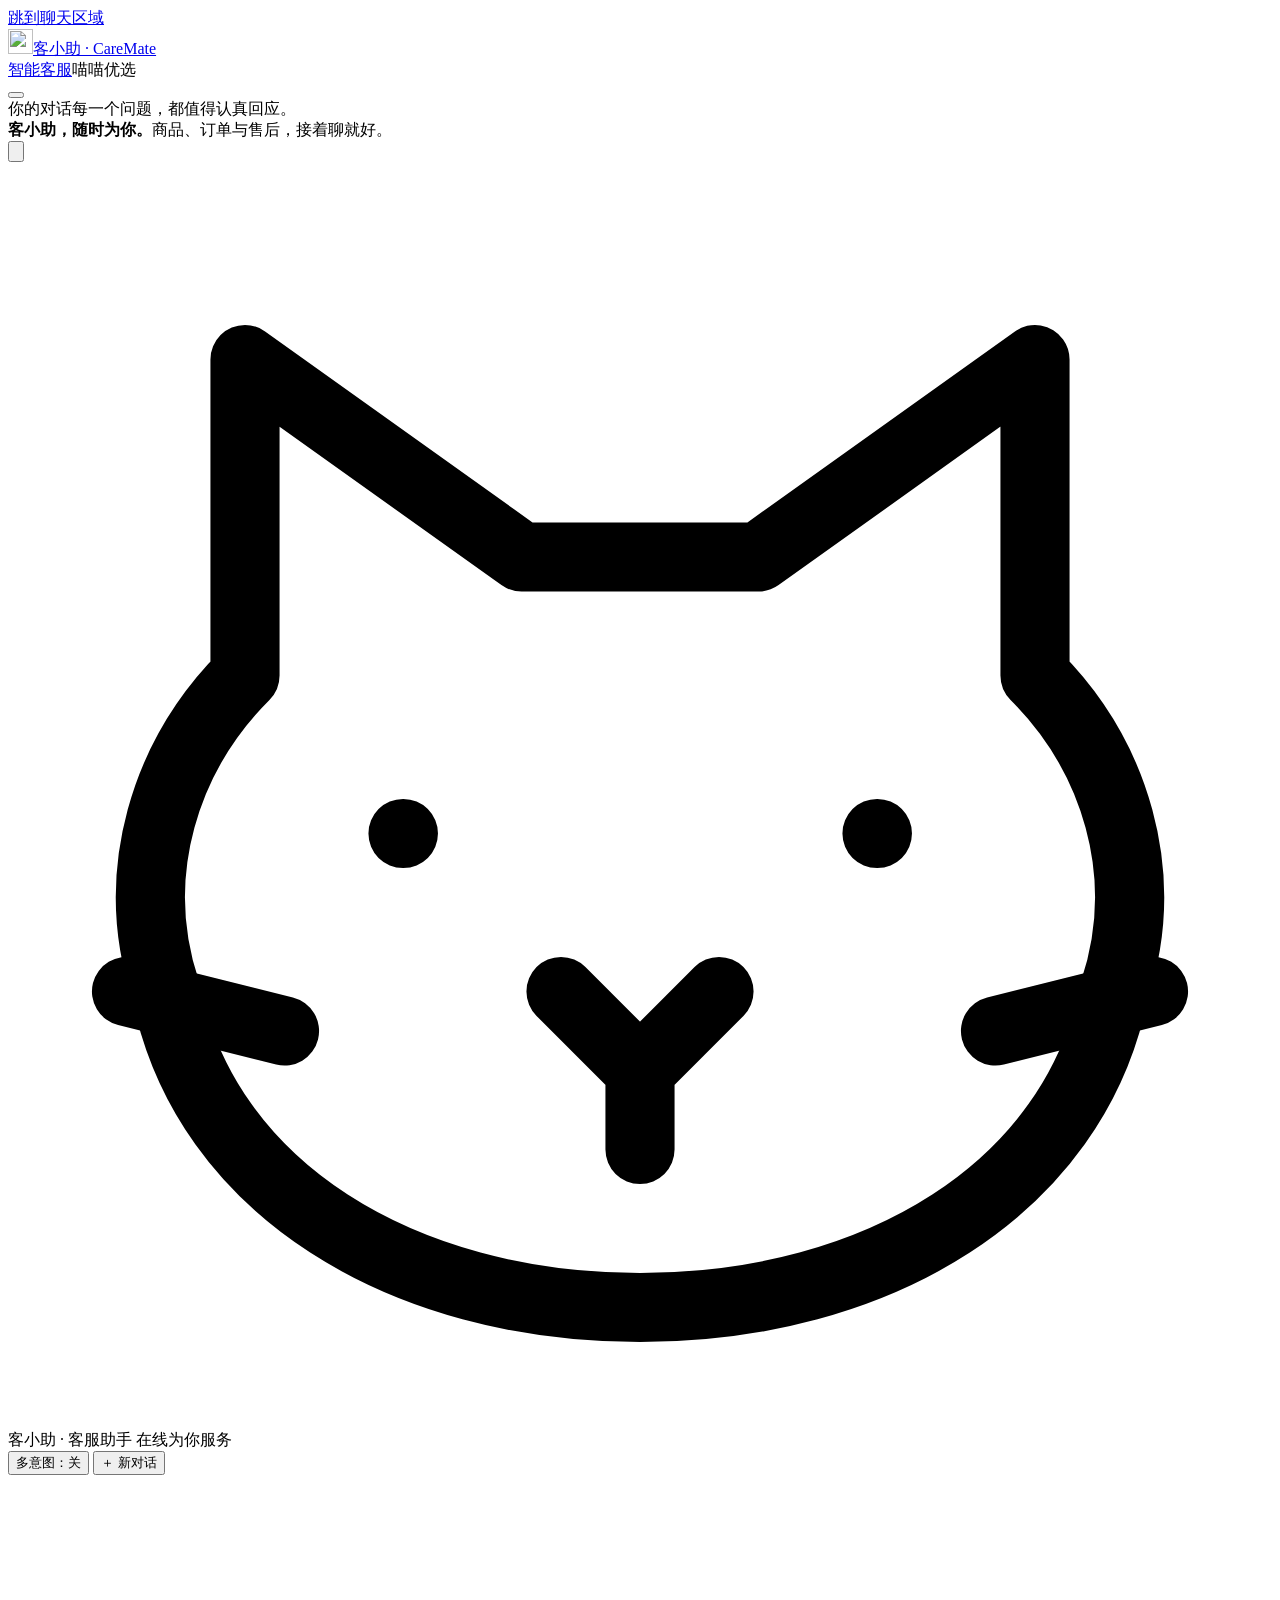
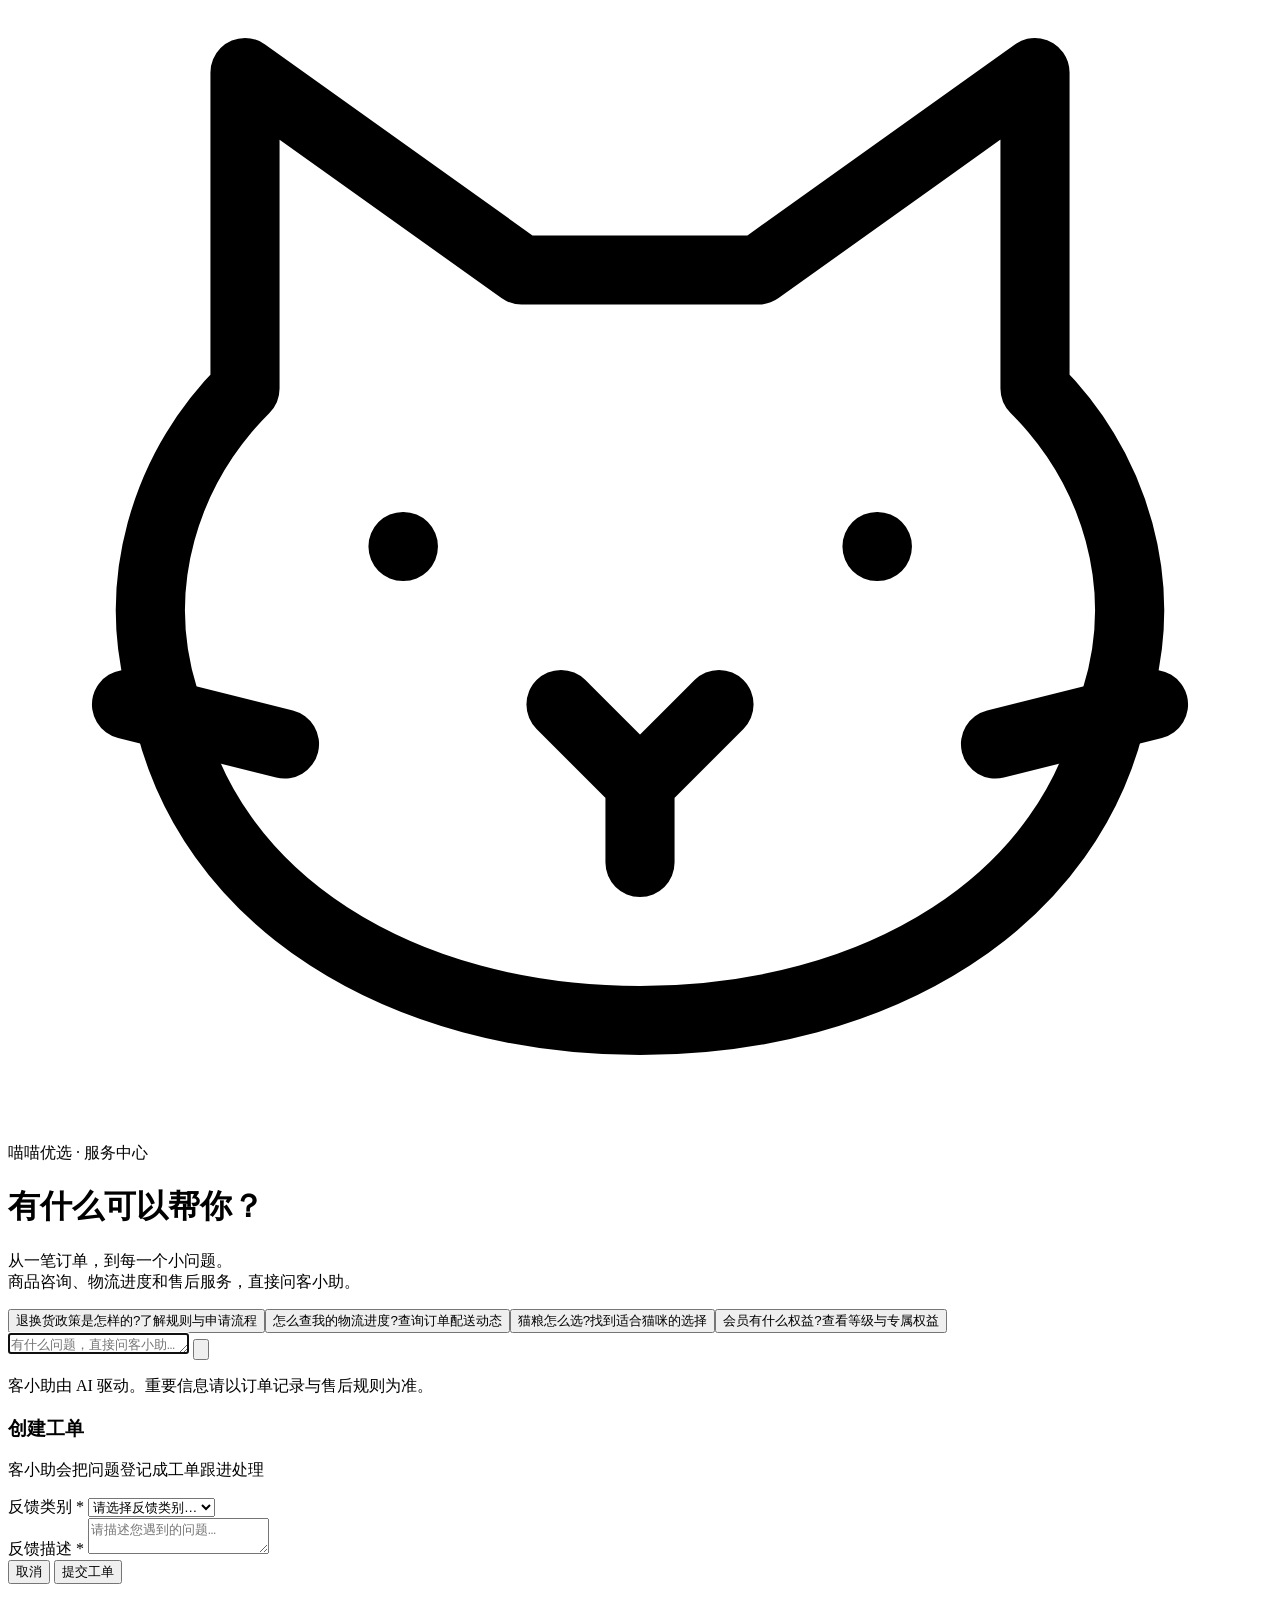
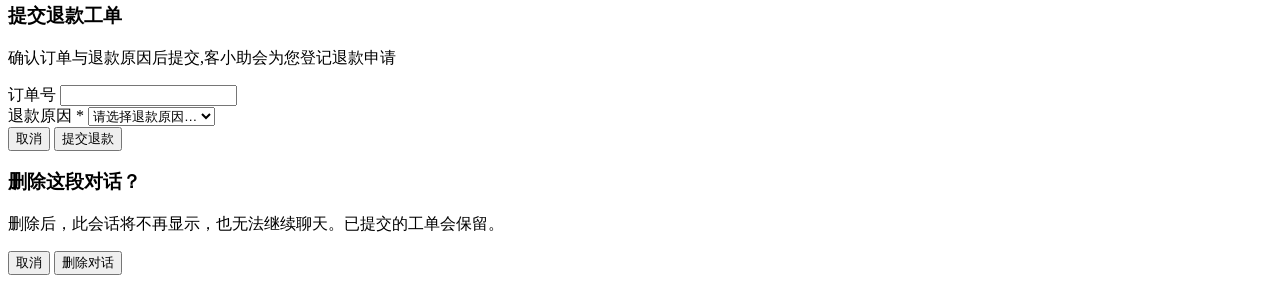
==== commit 2b8ec065: "Preserve current workspace before subflow experiment" ====
--- a/app/static/index.html
+++ b/app/static/index.html
@@ -7,7 +7,7 @@
   <link rel="icon" type="image/svg+xml" href="/static/brand.svg" />
 
   <link rel="stylesheet" href="/static/apple-theme.css?v=apple-1" />
-  <link rel="stylesheet" href="/static/chat.css?v=activity-1" />
+  <link rel="stylesheet" href="/static/chat.css?v=workflow-mode-1" />
 </head>
 <body class="mh-chat">
   <a class="skip-link" href="#chat-main">跳到聊天区域</a>
@@ -32,6 +32,9 @@
         <span class="status"><span class="dot-online"></span>在线为你服务</span>
       </div>
       <div class="spacer"></div>
+      <button id="workflow-toggle" type="button" role="switch" aria-checked="false" aria-label="多意图模式" title="开启为多意图，关闭为单意图；切换将开启新对话">
+        <span id="workflow-label">多意图：关</span><span class="workflow-track" aria-hidden="true"></span>
+      </button>
       <button id="new-chat" type="button">＋ 新对话</button>
     </header>
 
@@ -118,6 +121,7 @@
   <script>
     const SESSION_KEY = "mewhelp_session_id";      // 稳定用户标识,作 user_id
     const CONV_KEY = "mewhelp_conversation_id";     // 当前会话 id,由后端 done 帧回传
+    const MODE_KEY = "caremate_multi_intent_mode";
     const SUGGESTIONS = ["退换货政策是怎样的?", "怎么查我的物流进度?", "猫粮怎么选?", "会员有什么权益?"];
     const CAT_SVG = '<svg viewBox="0 0 32 32" fill="none" stroke="currentColor" stroke-width="1.75" stroke-linecap="round" stroke-linejoin="round" aria-hidden="true"><path d="M6 13V5l7 5h6l7-5v8c2 2 3 5 2 8-1 5-6 8-12 8S5 26 4 21c-1-3 0-6 2-8Z"/><path d="M10 17h.01M22 17h.01M14 21l2 2 2-2M16 23v2M7 22l-4-1M25 22l4-1"/></svg>';
     // 点赞/点踩大拇指(矢量填充,fill=currentColor:平时 ink、点亮时随按钮变白)
@@ -129,6 +133,17 @@
     const inputEl = document.getElementById("input");
     const sendBtn = document.getElementById("send");
     const newChatBtn = document.getElementById("new-chat");
+    const workflowToggle = document.getElementById("workflow-toggle");
+    let multiIntentEnabled = localStorage.getItem(MODE_KEY) === "multi";
+    let modeReady = true;
+
+    function setWorkflowMode(enabled) {
+      multiIntentEnabled = enabled;
+      localStorage.setItem(MODE_KEY, enabled ? "multi" : "single");
+      workflowToggle.setAttribute("aria-checked", String(enabled));
+      document.getElementById("workflow-label").textContent = enabled ? "多意图：开" : "多意图：关";
+    }
+    setWorkflowMode(multiIntentEnabled);
 
     for (const el of document.querySelectorAll("[data-cat]")) el.innerHTML = CAT_SVG;
 
@@ -208,9 +223,10 @@
     }
 
     function setBusy(busy) {
-      sendBtn.disabled = busy;
-      inputEl.disabled = busy;
+      sendBtn.disabled = busy || !modeReady;
+      inputEl.disabled = busy || !modeReady;
       newChatBtn.disabled = busy;
+      workflowToggle.disabled = busy;
       for (const button of document.querySelectorAll(".conv-item, .conv-delete")) button.disabled = busy;
       if (!busy) inputEl.focus();
     }
@@ -456,9 +472,19 @@
     const ticketSubmit = document.getElementById("ticketSubmit");
     const ticketCancel = document.getElementById("ticketCancel");
     let ticketTriggerBtn = null;  // 记住是哪个「建工单」按钮触发的,成功后置灰它
+    let ticketConversationId = null;
+    const formRequestIds = new WeakMap();
+    function formRequestId(button, args) {
+      let keys = formRequestIds.get(button);
+      if (!keys) { keys = new Map(); formRequestIds.set(button, keys); }
+      const key = JSON.stringify(args);
+      if (!keys.has(key)) keys.set(key, crypto.randomUUID());
+      return keys.get(key);
+    }
 
     function openTicketModal(triggerBtn) {
       ticketTriggerBtn = triggerBtn;
+      ticketConversationId = getConversationId();
       ticketType.value = "";          // 不预选,强制用户选
       ticketDesc.value = "";          // 留空,用户自己写
       ticketErr.textContent = "";
@@ -491,7 +517,8 @@
         const resp = await fetch("/api/actions/create-ticket", {
           method: "POST", headers: { "Content-Type": "application/json" },
           body: JSON.stringify({
-            conversation_id: getConversationId(),
+            user_id: getUserId(), conversation_id: ticketConversationId,
+            request_id: formRequestId(ticketTriggerBtn, [ticketConversationId, desc, type]),
             description: desc,
             ticket_type: type,
           }),
@@ -503,7 +530,7 @@
           addRow("bot").textContent = "工单已创建:" + data.ticket_no;
           messagesEl.scrollTop = messagesEl.scrollHeight;
         } else {
-          ticketErr.textContent = "工单创建失败,请稍后重试";
+          ticketErr.textContent = typeof data.detail === "string" ? data.detail : "工单创建失败,请稍后重试";
           ticketSubmit.disabled = false;
           ticketSubmit.textContent = "提交工单";
         }
@@ -522,9 +549,11 @@
     const refundSubmit = document.getElementById("refundSubmit");
     const refundCancel = document.getElementById("refundCancel");
     let refundTriggerBtn = null;
+    let refundConversationId = null;
 
     function openRefundModal(triggerBtn, draft) {
       refundTriggerBtn = triggerBtn;
+      refundConversationId = getConversationId();
       refundOrder.value = (draft && draft.order_id) || "";
       refundReason.value = "";
       refundErr.textContent = "";
@@ -547,7 +576,8 @@
       try {
         const resp = await fetch("/api/actions/create-refund", {
           method: "POST", headers: { "Content-Type": "application/json" },
-          body: JSON.stringify({ conversation_id: getConversationId(),
+          body: JSON.stringify({ user_id: getUserId(), conversation_id: refundConversationId,
+            request_id: formRequestId(refundTriggerBtn, [refundConversationId, refundOrder.value, reason]),
             order_id: refundOrder.value, reason }),
         });
         const data = await resp.json();
@@ -557,7 +587,7 @@
           addRow("bot").textContent = "退款申请已提交:" + data.ticket_no;
           messagesEl.scrollTop = messagesEl.scrollHeight;
         } else {
-          refundErr.textContent = "退款提交失败,请稍后重试";
+          refundErr.textContent = typeof data.detail === "string" ? data.detail : "退款提交失败,请稍后重试";
           refundSubmit.disabled = false;
           refundSubmit.textContent = "提交退款";
         }
@@ -571,10 +601,10 @@
     // ---------- ch06:订单选择器卡片(interrupt 缺订单号 → 聊天流点选 → resume 续跑)----------
     // onPick 决定点完卡片干什么:ch06 是 resume 把图续跑下去;ch08 归属校验拒绝之后
     // 没有待续跑的图,点了就当用户重新问一句(见 pickThenAsk)。卡片长相只此一份。
-    function renderOrderCards(bubble, orders, onPick) {
+    function renderOrderCards(bubble, orders, onPick, selectionPrompt) {
       const intro = document.createElement("div");
       intro.className = "bubble-text";
-      intro.textContent = orders.length ? "请选择您要处理的订单:" : "没有查到可选订单,请直接提供订单号。";
+      intro.textContent = selectionPrompt || (orders.length ? "请选择您要处理的订单:" : "没有查到可选订单,请直接提供订单号。");
       bubble.appendChild(intro);
       const wrap = document.createElement("div");
       wrap.className = "order-cards";
@@ -598,18 +628,19 @@
     }
 
     // ch06:点完续跑图(有 interrupt 挂着)
-    async function pickThenResume(o) {
+    async function pickThenResume(o, resumeContext) {
       addRow("user").textContent = "选择订单 " + o.order_id;
       const nb = addRow("bot");
       setBusy(true);
       try {
         await streamInto(nb, () => fetch("/api/actions/resume", {
           method: "POST", headers: { "Content-Type": "application/json" },
-          body: JSON.stringify({ conversation_id: getConversationId(), order_id: o.order_id }),
+          body: JSON.stringify({ user_id: getUserId(), conversation_id: resumeContext.conversation_id,
+            interrupt_id: resumeContext.interrupt_id, order_id: o.order_id }),
         }));
       } catch (e) {
         nb.className = "bubble error";
-        nb.textContent = "续跑失败,请稍后重试";
+        nb.textContent = e.message || "续跑失败,请稍后重试";
       } finally {
         setBusy(false);
       }
@@ -621,7 +652,7 @@
     }
 
     // ---------- ch08:工单预览确认卡(interrupt confirm_ticket → 确认提交/取消 → resume 续跑)----------
-    function renderTicketConfirm(bubble, preview) {
+    function renderTicketConfirm(bubble, preview, resumeContext) {
       const intro = document.createElement("div");
       intro.className = "bubble-text";
       intro.textContent = "请确认工单信息:";
@@ -648,11 +679,12 @@
           try {
             await streamInto(nb, () => fetch("/api/actions/resume", {
               method: "POST", headers: { "Content-Type": "application/json" },
-              body: JSON.stringify({ conversation_id: getConversationId(), confirmed }),
+              body: JSON.stringify({ user_id: getUserId(), conversation_id: resumeContext.conversation_id,
+                interrupt_id: resumeContext.interrupt_id, confirmed }),
             }));
           } catch (e) {
             nb.className = "bubble error";
-            nb.textContent = "续跑失败,请稍后重试";
+            nb.textContent = e.message || "续跑失败,请稍后重试";
           } finally {
             setBusy(false);
           }
@@ -668,6 +700,10 @@
 
     // 读一条 SSE 流,按帧分发到 on.{delta,tool,citations,actions,interrupt};done 存 conversation_id;event: error 抛错
     async function readSSEStream(resp, on) {
+      if (!resp.ok) {
+        const error = await resp.json().catch(() => ({}));
+        throw new Error(typeof error.detail === "string" ? error.detail : "请求未能继续，请重新确认当前操作");
+      }
       if (!resp.ok || !resp.body) throw new Error("bad response");
       const reader = resp.body.getReader();
       const decoder = new TextDecoder();
@@ -685,7 +721,8 @@
           const payload = line.slice(6);
           if (payload === "[DONE]") return;
           const data = JSON.parse(payload);
-          if (data.event === "tool") on.tool && on.tool(data.name);
+          if (data.event === "task_event") on.task_event && on.task_event(data);
+          else if (data.event === "tool") on.tool && on.tool(data.name);
           else if (data.event === "activity") on.activity && on.activity(data);
           else if (data.event === "citations") on.citations && on.citations(data.items || []);
           else if (data.event === "interrupt") {
@@ -716,6 +753,82 @@
       badgesEl.appendChild(badge);
     }
 
+    async function resumeTaskCard(card, body) {
+      const buttons = [...card.querySelectorAll("button")];
+      buttons.forEach(b => b.disabled = true);
+      const bubble = addRow("bot");
+      setBusy(true);
+      try {
+        await streamInto(bubble, () => fetch("/api/actions/resume", {
+          method: "POST", headers: {"Content-Type": "application/json"},
+          body: JSON.stringify({user_id: getUserId(), ...body})}));
+        const holder = card.parentElement;
+        if (card.classList.contains('bubble')) holder.remove();
+        else { card.remove(); if (!holder.childNodes.length) holder.parentElement.remove(); }
+      } catch (e) {
+        bubble.textContent = "续办未完成，请重新打开会话核实最新状态。";
+        buttons.forEach(b => b.disabled = false);
+      } finally { setBusy(false); }
+    }
+
+    function renderTaskActions(bubble, data) {
+      const card = document.createElement("div");
+      card.className = "ticket-confirm";
+      for (const action of data.actions || []) {
+        const line = document.createElement("p");
+        line.textContent = action.preview.ticket_type + "工单：" + action.preview.description;
+        card.appendChild(line);
+        for (const confirmed of [true, false]) {
+          const button = document.createElement("button");
+          button.className = "btn";
+          button.textContent = confirmed ? "确认提交此工单" : "取消此工单";
+          button.onclick = () => resumeTaskCard(card, {conversation_id: data.conversation_id,
+            interrupt_id: data.interrupt_id, operation_id: action.operation_id, confirmed});
+          card.appendChild(button);
+        }
+      }
+      bubble.appendChild(card);
+    }
+
+    function renderTaskEvent(data) {
+      setConversationId(data.conversation_id || getConversationId());
+      let row = messagesEl.querySelector('[data-message-id="' + Number(data.message_id) + '"]');
+      if (!row) {
+        row = addRow("bot");
+        row.dataset.messageId = data.message_id;
+        row.innerHTML = renderMarkdown(data.text);
+      }
+      fetch('/api/conversations/' + getConversationId() + '/task-events/'
+        + encodeURIComponent(data.event_id) + '/ack?user_id=' + encodeURIComponent(getUserId()),
+        {method: 'POST'}).catch(() => {});
+      return row;
+    }
+
+    async function restoreTaskEvents(cid) {
+      const response = await fetch('/api/conversations/' + cid + '/task-events?user_id=' + encodeURIComponent(getUserId()));
+      if (!response.ok) return;
+      const data = await response.json();
+      for (const event of data.items || []) renderTaskEvent({...event, conversation_id: cid});
+      if (data.interrupt) {
+        const bubble = addRow('bot');
+        if (data.interrupt.kind === 'task_actions') renderTaskActions(bubble, data.interrupt);
+        else if (data.interrupt.kind === 'select_order') {
+          renderOrderCards(bubble, data.interrupt.orders || [], order => pickThenResume(order, data.interrupt), data.interrupt.selection_prompt);
+          addCancelOrder(bubble, data.interrupt);
+        }
+      }
+    }
+
+    function addCancelOrder(bubble, data) {
+      if (!data.can_cancel) return;
+      const button = document.createElement('button');
+      button.className = 'btn'; button.textContent = data.task_kind && data.task_kind !== 'refund'
+        ? '取消本项选单，继续其他事项' : '取消退款选单，继续其他事项';
+      button.onclick = () => resumeTaskCard(bubble, {conversation_id: data.conversation_id,
+        interrupt_id: data.interrupt_id, cancelled: true});
+      bubble.appendChild(button);
+    }
+
     async function streamInto(bubble, doFetch) {
       showTyping(bubble);
       let structured = false, textStarted = false, interrupted = false, raw = "";
@@ -734,6 +847,11 @@
       }
       const resp = await doFetch();
       await readSSEStream(resp, {
+        task_event: data => {
+          if (!structured) { bubble.innerHTML = ''; structured = true; }
+          const row = renderTaskEvent(data);
+          if (row.parentElement !== bubble.parentElement) messagesEl.insertBefore(row.parentElement, bubble.parentElement);
+        },
         delta: (delta) => {
           ensureStructure();
           if (!textStarted) { textEl.innerHTML = ""; textStarted = true; }
@@ -757,11 +875,13 @@
           interrupted = true;
           if (!structured) { bubble.innerHTML = ""; structured = true; }
           // ch08:中断按 kind 分发——select_order 弹订单卡,confirm_ticket 弹工单预览卡
-          if (data.kind === "confirm_ticket") renderTicketConfirm(bubble, data.preview || {});
-          else renderOrderCards(bubble, data.orders || []);
+          if (data.kind === "task_actions") renderTaskActions(bubble, data);
+          else if (data.kind === "confirm_ticket") renderTicketConfirm(bubble, data.preview || {}, data);
+          else { renderOrderCards(bubble, data.orders || [], (order) => pickThenResume(order, data), data.selection_prompt); addCancelOrder(bubble, data); }
         },
       });
       if (interrupted) return;
+      if (!textStarted && structured && !textEl) { bubble.parentElement.remove(); return; }
       if (!textStarted) { ensureStructure(); textEl.innerHTML = ""; textEl.textContent = "(无回复)"; }
       if (textStarted && citations.length) decorateCitations(textEl, citations);
       if (actions.length) renderActions(bubble, actions);
@@ -769,6 +889,7 @@
     }
 
     async function send(preset) {
+      if (sendBtn.disabled || !modeReady) return;
       const message = (preset ?? inputEl.value).trim();
       if (!message) return;
       inputEl.value = "";
@@ -776,7 +897,7 @@
       addRow("user").textContent = message;
       setBusy(true);
       const bubble = addRow("bot");
-      const body = JSON.stringify({ user_id: getUserId(), message, conversation_id: getConversationId(), request_id: crypto.randomUUID() });
+      const body = JSON.stringify({ user_id: getUserId(), message, conversation_id: getConversationId(), request_id: crypto.randomUUID(), multi_intent_enabled: multiIntentEnabled });
       async function attempt() {
         setBusy(true);
         bubble.classList.remove('error');
@@ -920,6 +1041,10 @@
       setConversationId(cid);
       messagesEl.innerHTML = "";
       try {
+        const modeResponse = await fetch('/api/conversations/' + cid + '/workflow-mode?user_id=' + encodeURIComponent(getUserId()));
+        if (!modeResponse.ok) throw new Error('无法读取会话模式，请重新选择会话或开启新对话。');
+        setWorkflowMode((await modeResponse.json()).multi_intent_enabled);
+        modeReady = true;
         const r = await fetch("/api/conversations/" + cid + "/messages");
         if (r.ok) {
           for (const m of ((await r.json()).items || [])) {
@@ -928,6 +1053,7 @@
               addRow("user").textContent = m.content;
             } else {
               const bubble = addRow("bot");
+              if (m.id) bubble.dataset.messageId = m.id;
               const badges = document.createElement("div");
               badges.className = "tool-badges";
               for (const activity of (m.activities || [])) appendActivity(badges, activity);
@@ -943,7 +1069,11 @@
           }
         }
         if (r.status === 404) clearConversationId();
-      } catch (e) { /* 历史加载失败仍可继续聊 */ }
+        if (r.ok) await restoreTaskEvents(cid);
+      } catch (e) {
+        modeReady = false;
+        addRow('bot').textContent = e.message || '会话加载失败，请重新选择会话或开启新对话。';
+      }
       if (!messagesEl.children.length) renderEmptyState();
       messagesEl.scrollTop = messagesEl.scrollHeight;
       loadConversations();   // 刷新 active 高亮
@@ -964,16 +1094,25 @@
         send();
       }
     });
-    newChatBtn.addEventListener("click", () => {
+    function startNewConversation() {
       clearConversationId();          // 开新会话:丢弃当前 conversation_id(旧会话仍在侧栏可切回)
+      modeReady = true;
       renderEmptyState();
       loadConversations();            // 清 active 高亮
+      setBusy(false);
       inputEl.focus();
+    }
+    newChatBtn.addEventListener("click", startNewConversation);
+    workflowToggle.addEventListener("click", () => {
+      if (workflowToggle.disabled) return;
+      setWorkflowMode(!multiIntentEnabled);
+      startNewConversation();
     });
 
     getUserId();
     renderEmptyState();
     loadConversations();              // ch07:进页面先拉会话列表
+    if (getConversationId() != null) switchConversation(getConversationId());
     inputEl.focus();
   </script>
   <script src="/static/chat-ui.js?v=conversation-delete-1"></script>
